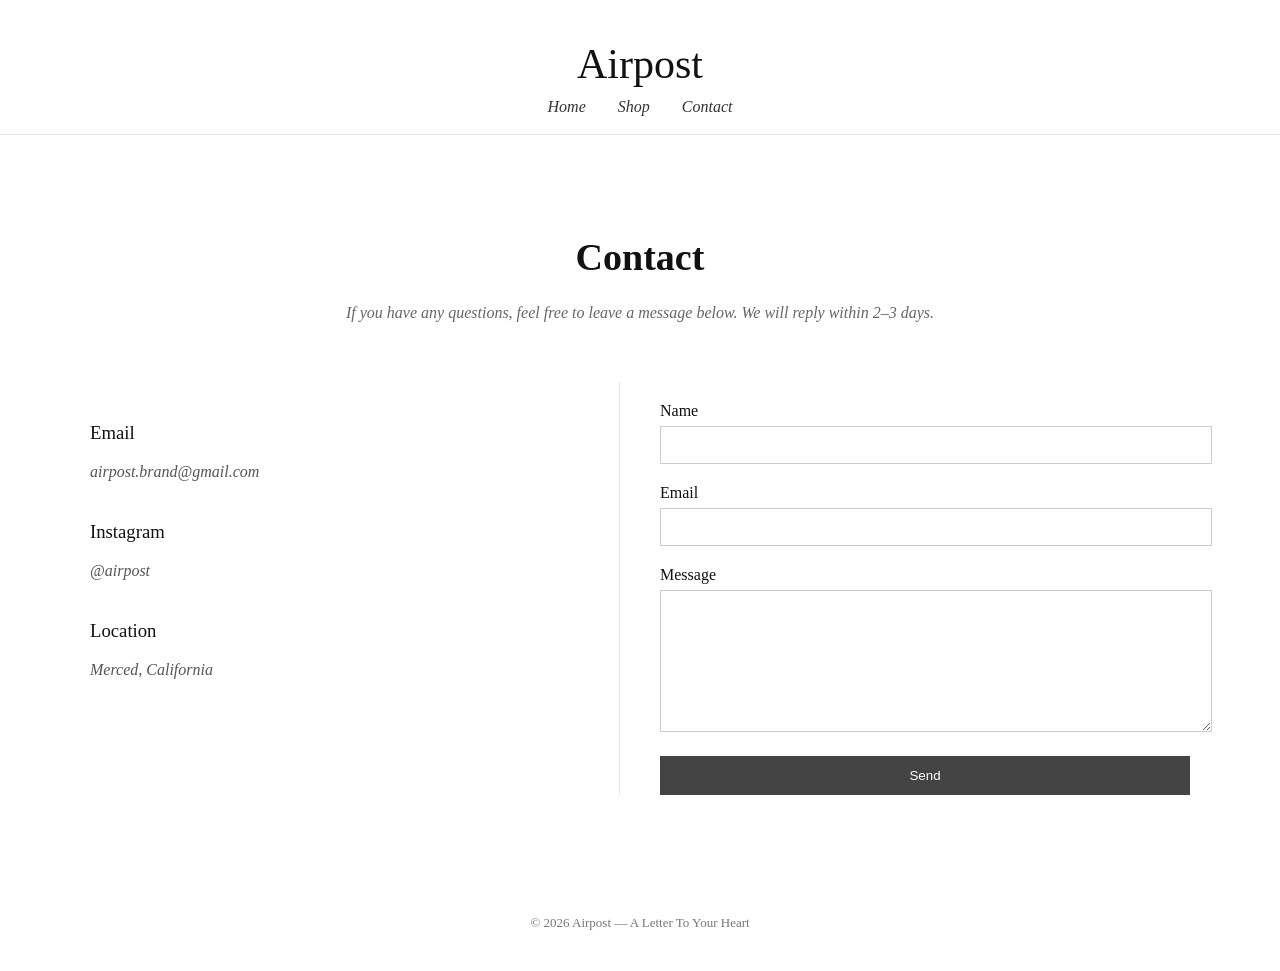
==== contact.html @ 96b0f029 "Add contact.html with contact form and info" ====
<!DOCTYPE html>
<html lang="en">
<head>
<meta charset="UTF-8">
<meta name="viewport" content="width=device-width, initial-scale=1.0">
<title>Airpost — Contact</title>

<style>
body{
  margin:0;
  font-family: Georgia, "Times New Roman", serif;
  color:#111;
}

/* Header */
header{
  text-align:center;
  padding-top:40px;
}
.logo{font-size:42px;}
nav{margin-top:10px;font-style:italic;}
nav a{margin:0 14px;text-decoration:none;color:#333;}
nav a:hover{border-bottom:1px solid #888;}
.line{margin-top:18px;border-top:1px solid #e6e6e6;}

.container{max-width:1100px;margin:auto;padding:40px 20px;}

h1{text-align:center;font-size:38px;margin-top:60px;}
.subtitle{text-align:center;color:#666;font-style:italic;margin-bottom:60px;}

.split{
  display:grid;
  grid-template-columns:1fr 1fr;
  gap:40px;
}

/* left info */
.info{padding-right:40px;border-right:1px solid #e6e6e6;}
.info h3{margin-top:40px;font-weight:normal;}
.info p{color:#555;font-style:italic;}

/* form */
form label{display:block;margin-top:20px;}
input, textarea{
  width:100%;
  padding:10px;
  border:1px solid #ccc;
  margin-top:6px;
  font-family:inherit;
}
textarea{height:120px;}

button{
  margin-top:20px;
  width:100%;
  padding:12px;
  background:#444;
  color:white;
  border:none;
}
button:hover{background:black}

/* footer */
footer{text-align:center;margin:80px 0 40px;color:#777;font-size:13px;}

@media(max-width:900px){
  .split{grid-template-columns:1fr;}
  .info{border-right:none;border-bottom:1px solid #e6e6e6;padding-bottom:30px;}
}
</style>
</head>

<body>

<header>
  <div class="logo">Airpost</div>
  <nav>
    <a href="index.html">Home</a>
    <a href="index.html#shop">Shop</a>
    <a href="contact.html">Contact</a>
  </nav>
  <div class="line"></div>
</header>

<div class="container">

<h1>Contact</h1>
<p class="subtitle">
If you have any questions, feel free to leave a message below.
We will reply within 2–3 days.
</p>

<div class="split">

<div class="info">
  <h3>Email</h3>
  <p>airpost.brand@gmail.com</p>

  <h3>Instagram</h3>
  <p>@airpost</p>

  <h3>Location</h3>
  <p>Merced, California</p>
</div>

<form>
  <label>Name</label>
  <input type="text">

  <label>Email</label>
  <input type="email">

  <label>Message</label>
  <textarea></textarea>

  <button type="submit">Send</button>
</form>

</div>
</div>

<footer>
© 2026 Airpost — A Letter To Your Heart
</footer>

</body>
</html>
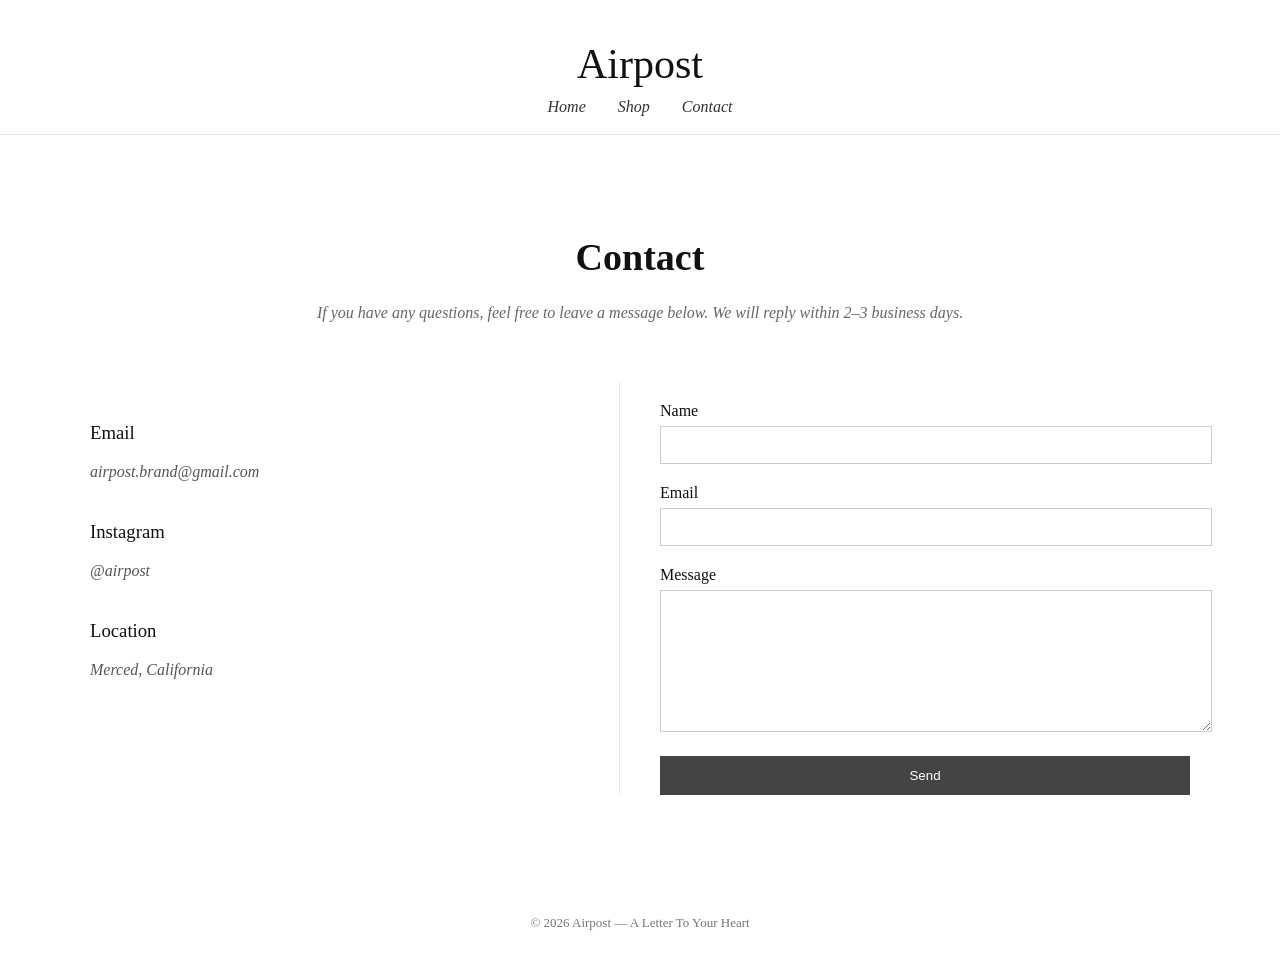
==== commit 8efad21c: "Update response time to '2–3 business days'" ====
--- a/contact.html
+++ b/contact.html
@@ -87,7 +87,7 @@
 <h1>Contact</h1>
 <p class="subtitle">
 If you have any questions, feel free to leave a message below.
-We will reply within 2–3 days.
+We will reply within 2–3 business days.
 </p>
 
 <div class="split">
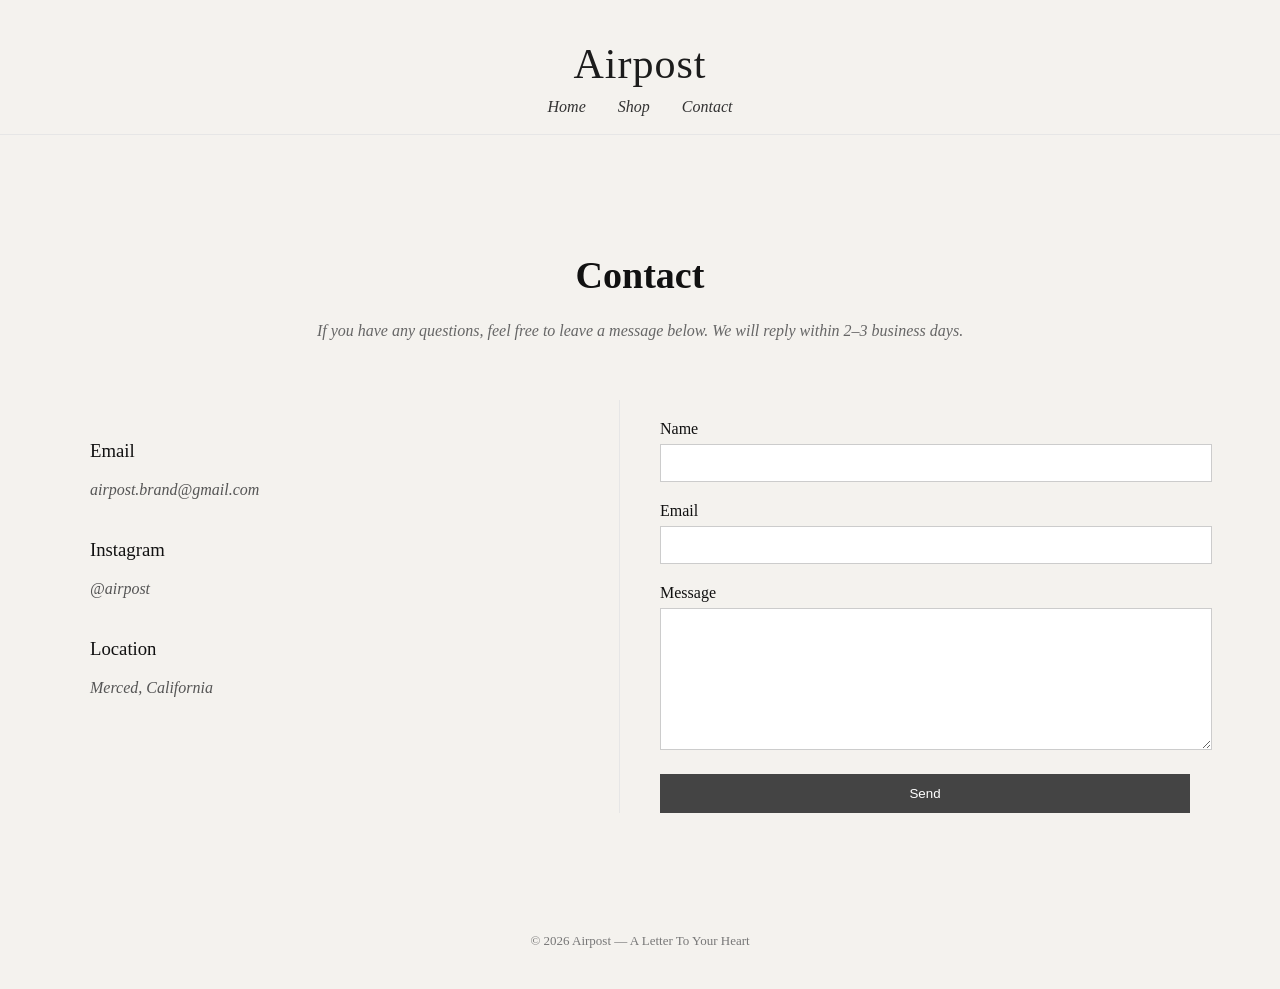
==== commit 88a1eb4d: "Add stylesheet link and inline styles to contact.html Add stylesheet link and start inline styles in" ====
--- a/contact.html
+++ b/contact.html
@@ -5,6 +5,8 @@
 <meta name="viewport" content="width=device-width, initial-scale=1.0">
 <title>Airpost — Contact</title>
 
+<link rel="stylesheet" href="style.css">
+  
 <style>
 body{
   margin:0;
--- a/style.css
+++ b/style.css
@@ -0,0 +1,58 @@
+/* ===== Airpost Global Style ===== */
+
+body{
+  margin:0;
+  font-family: Georgia, "Times New Roman", serif;
+  color:#2b2b2b;
+  background:#f4f2ee;
+}
+
+/* 讓內容像紙張 */
+.page{
+  max-width:1100px;
+  margin:40px auto;
+  background:#ffffff;
+  padding:40px 60px;
+  box-shadow:0 10px 30px rgba(0,0,0,.05);
+}
+
+/* Header */
+header{
+  text-align:center;
+  padding:28px 0 18px 0;
+}
+
+.logo{
+  font-size:42px;
+  letter-spacing:1px;
+  color:#1c1c1c;
+}
+
+.tagline{
+  font-size:13px;
+  letter-spacing:2px;
+  color:#a8a39a;
+  margin-top:6px;
+  margin-bottom:8px;
+  font-style:italic;
+}
+
+nav a{
+  margin:0 14px;
+  text-decoration:none;
+  color:#8f8d87;
+  transition:.25s;
+}
+
+nav a:hover{
+  color:#2b2b2b;
+  border-bottom:1px solid #a89f94;
+}
+
+/* Footer */
+footer{
+  text-align:center;
+  margin-top:60px;
+  color:#888;
+  font-size:13px;
+}
